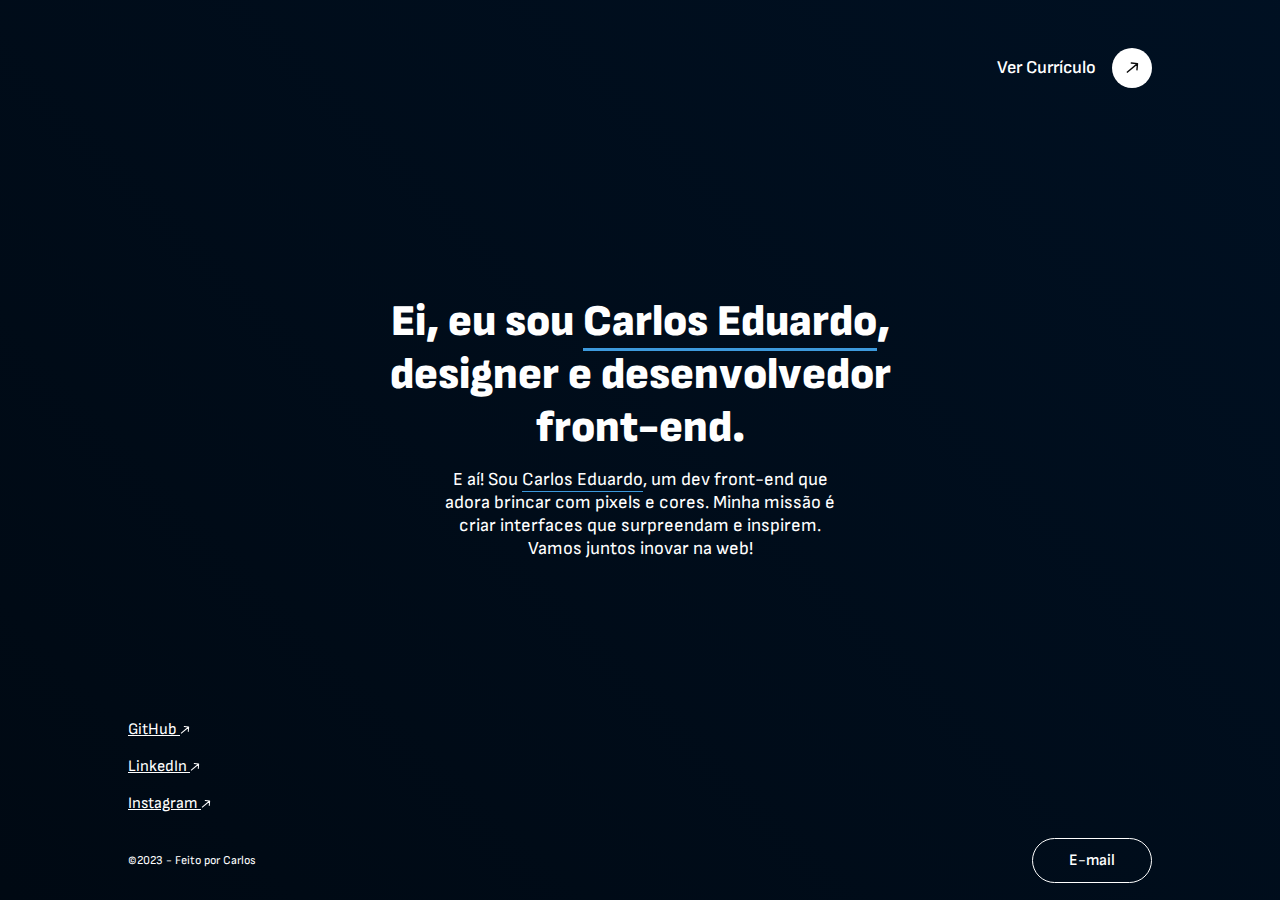
==== index.html @ 003bf458 "fix: Resolvendo responsividade" ====
<!DOCTYPE html>
<html lang="pt-BR">
  <head>
    <meta charset="UTF-8" />
    <meta name="viewport" content="width=device-width, initial-scale=1.0" />
    <title>Carlos Eduardo - Designer & Desenvolvedor Front-end</title>
    <link
      rel="shortcut icon"
      href="./Images/Logo/LogoJPG.jpg"
      type="image/x-icon"
    />

    <!-- Link: Style Font(Google Fonts) -->
    <style>
      @import url("https://fonts.googleapis.com/css2?family=Sofia+Sans:ital,wght@0,1;0,100;0,200;0,300;0,400;0,500;0,600;0,700;0,800;0,900;0,1000;1,1;1,100;1,200;1,300;1,400;1,500;1,600;1,700;1,800;1,900;1,1000&display=swap");
    </style>

    <!-- Link: Script .JS -->
    <script src="./Script/index.js" defer></script>

    <!-- Links: Styles .CSS -->
    <link rel="stylesheet" href="./Styles/backgroundAnimation.css" />
    <link rel="stylesheet" href="./Styles/globalStyle.css" />
    <link rel="stylesheet" href="./Styles/format.css" />
  </head>
  <body>
    <div class="background">
      <div class="navBar">
        <div></div>
        <div onclick="openCurriculum()">
          <p>Ver Currículo</p>
          <div>
            <svg
              xmlns="http://www.w3.org/2000/svg"
              width="13"
              height="13"
              viewBox="0 0 15 13"
              fill="none"
            >
              <path
                d="M14.0537 2.06972C14.0922 1.62958 13.7666 1.24155 13.3264 1.20304L6.15383 0.57552C5.71369 0.537013 5.32566 0.862605 5.28715 1.30275C5.24865 1.7429 5.57424 2.13092 6.01438 2.16943L12.39 2.72723L11.8322 9.10287C11.7937 9.54302 12.1193 9.93105 12.5595 9.96956C12.9996 10.0081 13.3876 9.68247 13.4261 9.24232L14.0537 2.06972ZM1.51423 12.8974L13.7709 2.61283L12.7425 1.38716L0.48577 11.6718L1.51423 12.8974Z"
                fill="#0A0A0A"
              />
            </svg>
          </div>
        </div>
      </div>
      <div class="presentationContainer">
        <h1>
          Ei, eu sou <b>Carlos Eduardo</b>, <br />
          designer e desenvolvedor <br />
          front-end.
        </h1>
        <p>
          E aí! Sou <b>Carlos Eduardo</b>, um dev front-end que <br />
          adora brincar com pixels e cores. Minha missão é <br />
          criar interfaces que surpreendam e inspirem. <br />
          Vamos juntos inovar na web!
        </p>
      </div>
      <div class="contact">
        <div>
          <a href="https://github.com/CarlosEduts"
            >GitHub
            <svg
              xmlns="http://www.w3.org/2000/svg"
              width="10"
              height="8"
              viewBox="0 0 10 8"
              fill="none"
            >
              <path
                d="M9.15854 1.04356C9.18261 0.768466 8.97911 0.52595 8.70402 0.501882L4.22115 0.109682C3.94605 0.0856146 3.70354 0.28911 3.67947 0.564201C3.6554 0.839293 3.8589 1.08181 4.13399 1.10588L8.11877 1.4545L7.77015 5.43928C7.74608 5.71437 7.94957 5.95689 8.22467 5.98095C8.49976 6.00502 8.74227 5.80153 8.76634 5.52643L9.15854 1.04356ZM1.32139 7.81088L8.98184 1.383L8.33905 0.616958L0.678606 7.04483L1.32139 7.81088Z"
                fill="white"
              />
            </svg>
          </a>
          <a href="https://www.linkedin.com/in/carlosedutis"
            >LinkedIn
            <svg
              xmlns="http://www.w3.org/2000/svg"
              width="10"
              height="8"
              viewBox="0 0 10 8"
              fill="none"
            >
              <path
                d="M9.15854 1.04356C9.18261 0.768466 8.97911 0.52595 8.70402 0.501882L4.22115 0.109682C3.94605 0.0856146 3.70354 0.28911 3.67947 0.564201C3.6554 0.839293 3.8589 1.08181 4.13399 1.10588L8.11877 1.4545L7.77015 5.43928C7.74608 5.71437 7.94957 5.95689 8.22467 5.98095C8.49976 6.00502 8.74227 5.80153 8.76634 5.52643L9.15854 1.04356ZM1.32139 7.81088L8.98184 1.383L8.33905 0.616958L0.678606 7.04483L1.32139 7.81088Z"
                fill="white"
              />
            </svg>
          </a>
          <a href="https://www.instagram.com/carloseduti"
            >Instagram
            <svg
              xmlns="http://www.w3.org/2000/svg"
              width="10"
              height="8"
              viewBox="0 0 10 8"
              fill="none"
            >
              <path
                d="M9.15854 1.04356C9.18261 0.768466 8.97911 0.52595 8.70402 0.501882L4.22115 0.109682C3.94605 0.0856146 3.70354 0.28911 3.67947 0.564201C3.6554 0.839293 3.8589 1.08181 4.13399 1.10588L8.11877 1.4545L7.77015 5.43928C7.74608 5.71437 7.94957 5.95689 8.22467 5.98095C8.49976 6.00502 8.74227 5.80153 8.76634 5.52643L9.15854 1.04356ZM1.32139 7.81088L8.98184 1.383L8.33905 0.616958L0.678606 7.04483L1.32139 7.81088Z"
                fill="white"
              />
            </svg>
          </a>
        </div>
      </div>
      <div class="footer">
        <p>©2023 - Feito por Carlos</p>
        <button onclick="openEmail()">E-mail</button>
      </div>
    </div>
  </body>
</html>
---- Styles/backgroundAnimation.css ----
.background {
  width: 100%;
  height: 100vh;
  background: linear-gradient(45deg, #000, #001d3d);
  background-size: 400% 400%;
  animation: gradientAnimation 10s ease infinite;
  backdrop-filter: blur(50px);
}

@keyframes gradientAnimation {
  0% {
    background-position: 0% 50%;
  }
  50% {
    background-position: 100% 50%;
  }
  100% {
    background-position: 0% 50%;
  }
}
---- Styles/globalStyle.css ----
/* Navigation Bar Styles "navBar" */

.navBar {
  width: 100%;
  height: 135px;
  padding: 0 10%;
}

.navBar,
.navBar > div:nth-child(2),
.footer {
  display: flex;
  align-items: center;
  justify-content: space-between;
}

.navBar > div:nth-child(1) {
  width: 80px;
  height: 80px;
  margin-left: -20px;
  background-image: url(../Images/Logo/LogoPNG.png);
  background-size: 100%;
}

.navBar > div:nth-child(2) > p {
  font-size: 1.125rem;
  font-weight: 600;
}

.navBar > div:nth-child(2) {
  width: 155px;
  cursor: pointer;
}

.navBar > div:nth-child(2) > div {
  width: 2.5rem;
  height: 2.5rem;
  border-radius: 45px;
  background-color: #fff;
}

.navBar > div:nth-child(2) > div,
.presentationContainer {
  display: flex;
  justify-content: center;
  align-items: center;
}

/* Presentation container styles ".presentationContainer" */

.presentationContainer {
  width: 100%;
  height: calc(100vh - 315px);
  flex-direction: column;
  text-align: center;
}

.presentationContainer > h1 {
  font-size: 2rem;
  font-weight: 900;
  margin-bottom: 14px;
}

.presentationContainer > h1 > b {
  border-bottom: solid #3d9add;
  font-weight: 900;
}

.presentationContainer > p {
  font-size: 1rem;
  font-weight: 400;
}

.presentationContainer > p > b {
  border-bottom: solid #3d9add;
  font-weight: 400;
  border-width: 0.1rem;
}

/* Contact Styles "contact" */

.contact {
  width: 100%;
  height: 100px;
  padding: 0 10%;
}

.contact > div {
  display: flex;
  justify-content: right;
  flex-direction: column;
}

.contact > div > a {
  margin-bottom: 18px;
  font-size: 1rem;
}

/* Footer Styles "footer" */

.footer {
  width: 100%;
  height: 80px;
  padding: 0 10%;
}

.footer > p {
  font-size: 0.75rem;
  font-weight: 400;
}

.footer > button {
  background: none;
  width: 120px;
  height: 45px;
  flex-shrink: 0;
  border-radius: 45px;
  border: 1px solid #fff;
  font-size: 1rem;
  font-weight: 600;
  transition: all 200ms;
  cursor: pointer;
}

.footer > button:hover {
  background-color: #fff;
  color: #000;
}
---- Styles/format.css ----
/* Formatting */

* {
  margin: 0;
  padding: 0;
  box-sizing: border-box;
  font-style: normal;
  font-family: "Sofia Sans", Arial, Helvetica, sans-serif;
  color: #fff;
}

html {
  font-size: 16px;
}

/* Responsiveness (Presentation container styles ".presentationContainer" )*/

/* Desktops/Extra Large screens  */
@media (1200px <= width) {
  .presentationContainer > h1 {
    font-size: 2.75rem;
  }
  .presentationContainer > p {
    font-size: 1.15rem;
  }
}

/* Large tablets/laptops */
@media (992px <= width <= 1199px) {
  .presentationContainer > h1 {
    font-size: 2.47rem;
  }
  .presentationContainer > p {
    font-size: 1.1rem;
  }
}

/* Small tablets */
@media (768px <= width <= 991px) {
  .presentationContainer > h1 {
    font-size: 2.22rem;
  }
  .presentationContainer > p {
    font-size: 1.05rem;
  }
}

/* Extra small devices */
@media (481px <= width <= 767px) {
  .presentationContainer > h1 {
    font-size: 2rem;
  }
  .presentationContainer > p {
    font-size: 1rem;
  }
}

/* Mobile */
@media (281px <= width <= 480px) {
  .presentationContainer > h1 {
    font-size: 1.8rem;
  }
  .presentationContainer > p {
    font-size: 0.95rem;
  }
}

/* Extra small Mobile */
@media (0px <= width <= 280px) {
  html {
    font-size: 14px;
  }
  .presentationContainer > h1 {
    font-size: 1.6rem;
  }
  .presentationContainer > p {
    font-size: 0.9rem;
  }
}
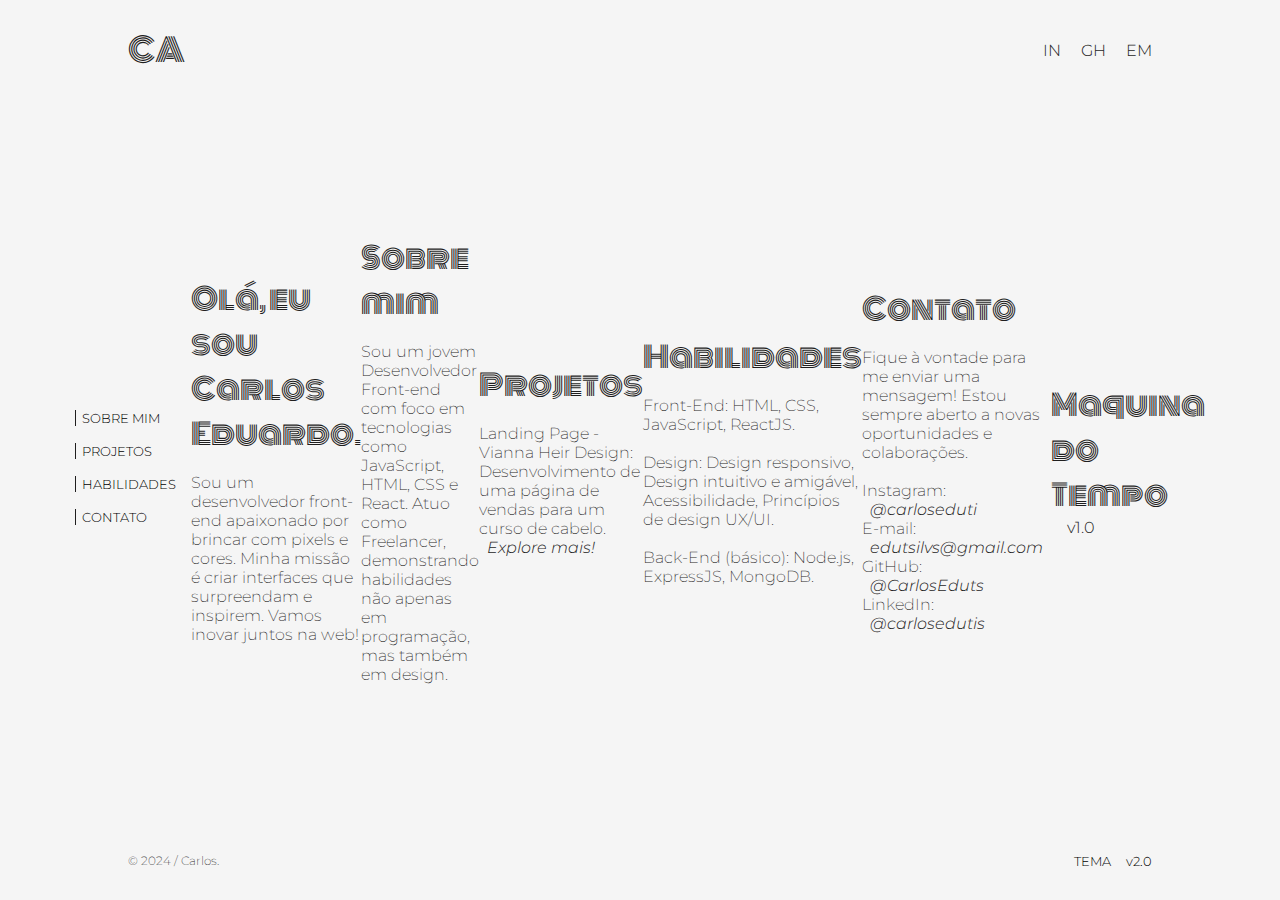
==== commit 4c32eba6: "feat: Adição de E-mail E-mail adicionado para contato" ====
--- a/index.html
+++ b/index.html
@@ -3,114 +3,145 @@
   <head>
     <meta charset="UTF-8" />
     <meta name="viewport" content="width=device-width, initial-scale=1.0" />
+    <meta
+      name="description"
+      content="Carlos, desenvolvedor Front-end. Explore meu currículo e encontre maneiras de nos conectarmos."
+    />
     <title>Carlos Eduardo - Designer & Desenvolvedor Front-end</title>
+    <link rel="shortcut icon" href="./Icon/image.png" type="image/x-icon" />
     <link
-      rel="shortcut icon"
-      href="./Images/Logo/LogoJPG.jpg"
-      type="image/x-icon"
+      href="https://fonts.googleapis.com/css2?family=Monoton&family=Montserrat:ital,wght@0,100..900;1,100..900&display=swap"
+      rel="stylesheet"
     />
-
-    <!-- Link: Style Font(Google Fonts) -->
-    <style>
-      @import url("https://fonts.googleapis.com/css2?family=Sofia+Sans:ital,wght@0,1;0,100;0,200;0,300;0,400;0,500;0,600;0,700;0,800;0,900;0,1000;1,1;1,100;1,200;1,300;1,400;1,500;1,600;1,700;1,800;1,900;1,1000&display=swap");
-    </style>
-
-    <!-- Link: Script .JS -->
-    <script src="./Script/index.js" defer></script>
-
-    <!-- Links: Styles .CSS -->
-    <link rel="stylesheet" href="./Styles/backgroundAnimation.css" />
-    <link rel="stylesheet" href="./Styles/globalStyle.css" />
-    <link rel="stylesheet" href="./Styles/format.css" />
+    <link rel="stylesheet" href="./Styles/index.css" />
+    <script src="./Scripts/index.js" defer></script>
   </head>
   <body>
-    <div class="background">
-      <div class="navBar">
-        <div></div>
-        <div onclick="openCurriculum()">
-          <p>Ver Currículo</p>
+    <div class="container">
+      <header class="navBar">
+        <div onclick="display('.home')"><h2>CA</h2></div>
+        <nav>
+          <a href="https://www.instagram.com/carloseduti" target="_blank">IN</a>
+          <a href="https://github.com/CarlosEduts" target="_blank">GH</a>
+          <a href="mailto:edutsilvs@gmail.com" target="_blank"
+            >EM</a
+          >
+        </nav>
+      </header>
+      <main class="presentationContainer">
+        <div class="desktopMenu">
+          <button onclick="display('.about')">SOBRE MIM</button>
+          <br />
+          <button onclick="display('.projects')">PROJETOS</button>
+          <br />
+          <button onclick="display('.skills')">HABILIDADES</button>
+          <br />
+          <button onclick="display('.contact')">CONTATO</button>
+        </div>
+        <div class="content home">
           <div>
-            <svg
-              xmlns="http://www.w3.org/2000/svg"
-              width="13"
-              height="13"
-              viewBox="0 0 15 13"
-              fill="none"
-            >
-              <path
-                d="M14.0537 2.06972C14.0922 1.62958 13.7666 1.24155 13.3264 1.20304L6.15383 0.57552C5.71369 0.537013 5.32566 0.862605 5.28715 1.30275C5.24865 1.7429 5.57424 2.13092 6.01438 2.16943L12.39 2.72723L11.8322 9.10287C11.7937 9.54302 12.1193 9.93105 12.5595 9.96956C12.9996 10.0081 13.3876 9.68247 13.4261 9.24232L14.0537 2.06972ZM1.51423 12.8974L13.7709 2.61283L12.7425 1.38716L0.48577 11.6718L1.51423 12.8974Z"
-                fill="#0A0A0A"
-              />
-            </svg>
+            <h1>
+              Olá, eu sou <br />
+              Carlos Eduardo.
+            </h1>
+            <p>
+              Sou um desenvolvedor front-end apaixonado por brincar com pixels e
+              cores. Minha missão é criar interfaces que surpreendam e inspirem.
+              Vamos inovar juntos na web!
+            </p>
+          </div>
+          <div class="mobileMenu">
+            <button onclick="display('.about')">SOBRE MIM</button>
+            <button onclick="display('.projects')">PROJETOS</button>
+            <br />
+            <button onclick="display('.skills')">HABILIDADES</button>
+            <button onclick="display('.contact')">CONTATO</button>
           </div>
         </div>
-      </div>
-      <div class="presentationContainer">
-        <h1>
-          Ei, eu sou <b>Carlos Eduardo</b>, <br />
-          designer e desenvolvedor <br />
-          front-end.
-        </h1>
-        <p>
-          E aí! Sou <b>Carlos Eduardo</b>, um dev front-end que <br />
-          adora brincar com pixels e cores. Minha missão é <br />
-          criar interfaces que surpreendam e inspirem. <br />
-          Vamos juntos inovar na web!
-        </p>
-      </div>
-      <div class="contact">
+        <div class="content about">
+          <div>
+            <h1>Sobre mim</h1>
+            <p>
+              Sou um jovem Desenvolvedor Front-end com foco em tecnologias como
+              JavaScript, HTML, CSS e React. Atuo como Freelancer, demonstrando
+              habilidades não apenas em programação, mas também em design.
+            </p>
+          </div>
+          <button class="mobileMenu" onclick="display('.home')">VOLTAR</button>
+        </div>
+        <div class="content projects">
+          <div>
+            <h1>Projetos</h1>
+            <p>
+              Landing Page - Vianna Heir Design: Desenvolvimento de uma página
+              de vendas para um curso de cabelo.
+              <a
+                href="https://github.com/CarlosEduts/Vianna-Hair-Designer-Curso"
+                target="_blank"
+                >Explore mais!</a
+              >
+            </p>
+          </div>
+          <button class="mobileMenu" onclick="display('.home')">VOLTAR</button>
+        </div>
+        <div class="content skills">
+          <div>
+            <h1>Habilidades</h1>
+            <p>
+              Front-End: HTML, CSS, JavaScript, ReactJS. <br />
+              <br />
+              Design: Design responsivo, Design intuitivo e amigável,
+              Acessibilidade, Princípios de design UX/UI. <br />
+              <br />
+              Back-End (básico): Node.js, ExpressJS, MongoDB.
+            </p>
+          </div>
+          <button class="mobileMenu" onclick="display('.home')">VOLTAR</button>
+        </div>
+        <div class="content contact">
+          <div>
+            <h1>Contato</h1>
+            <p>
+              Fique à vontade para me enviar uma mensagem! Estou sempre aberto a
+              novas oportunidades e colaborações.
+              <br />
+              <br />
+              Instagram:
+              <a href="https://www.instagram.com/carloseduti" target="_blank"
+                >@carloseduti
+              </a>
+              <br />
+              E-mail:
+              <a href="mailto:edutsilvs@gmail.com" target="_blank">edutsilvs@gmail.com</a>
+              <br />
+              GitHub:
+              <a href="https://github.com/CarlosEduts" target="_blank"
+                >@CarlosEduts</a
+              >
+              <br />
+              LinkedIn:
+              <a href="https://www.linkedin.com/in/carlosedutis" target="_blank"
+                >@carlosedutis</a
+              >
+            </p>
+          </div>
+          <button class="mobileMenu" onclick="display('.home')">VOLTAR</button>
+        </div>
+        <div class="content timeMachine">
+          <div>
+            <h1>Maquina do Tempo</h1>
+            <a href="./Versions/v1.0/index.html" target="_blank">v1.0</a>
+          </div>
+          <button class="mobileMenu" onclick="display('.home')">VOLTAR</button>
+        </div>
+      </main>
+      <footer class="footer">
+        <p>&copy 2024 / Carlos.</p>
         <div>
-          <a href="https://github.com/CarlosEduts"
-            >GitHub
-            <svg
-              xmlns="http://www.w3.org/2000/svg"
-              width="10"
-              height="8"
-              viewBox="0 0 10 8"
-              fill="none"
-            >
-              <path
-                d="M9.15854 1.04356C9.18261 0.768466 8.97911 0.52595 8.70402 0.501882L4.22115 0.109682C3.94605 0.0856146 3.70354 0.28911 3.67947 0.564201C3.6554 0.839293 3.8589 1.08181 4.13399 1.10588L8.11877 1.4545L7.77015 5.43928C7.74608 5.71437 7.94957 5.95689 8.22467 5.98095C8.49976 6.00502 8.74227 5.80153 8.76634 5.52643L9.15854 1.04356ZM1.32139 7.81088L8.98184 1.383L8.33905 0.616958L0.678606 7.04483L1.32139 7.81088Z"
-                fill="white"
-              />
-            </svg>
-          </a>
-          <a href="https://www.linkedin.com/in/carlosedutis"
-            >LinkedIn
-            <svg
-              xmlns="http://www.w3.org/2000/svg"
-              width="10"
-              height="8"
-              viewBox="0 0 10 8"
-              fill="none"
-            >
-              <path
-                d="M9.15854 1.04356C9.18261 0.768466 8.97911 0.52595 8.70402 0.501882L4.22115 0.109682C3.94605 0.0856146 3.70354 0.28911 3.67947 0.564201C3.6554 0.839293 3.8589 1.08181 4.13399 1.10588L8.11877 1.4545L7.77015 5.43928C7.74608 5.71437 7.94957 5.95689 8.22467 5.98095C8.49976 6.00502 8.74227 5.80153 8.76634 5.52643L9.15854 1.04356ZM1.32139 7.81088L8.98184 1.383L8.33905 0.616958L0.678606 7.04483L1.32139 7.81088Z"
-                fill="white"
-              />
-            </svg>
-          </a>
-          <a href="https://www.instagram.com/carloseduti"
-            >Instagram
-            <svg
-              xmlns="http://www.w3.org/2000/svg"
-              width="10"
-              height="8"
-              viewBox="0 0 10 8"
-              fill="none"
-            >
-              <path
-                d="M9.15854 1.04356C9.18261 0.768466 8.97911 0.52595 8.70402 0.501882L4.22115 0.109682C3.94605 0.0856146 3.70354 0.28911 3.67947 0.564201C3.6554 0.839293 3.8589 1.08181 4.13399 1.10588L8.11877 1.4545L7.77015 5.43928C7.74608 5.71437 7.94957 5.95689 8.22467 5.98095C8.49976 6.00502 8.74227 5.80153 8.76634 5.52643L9.15854 1.04356ZM1.32139 7.81088L8.98184 1.383L8.33905 0.616958L0.678606 7.04483L1.32139 7.81088Z"
-                fill="white"
-              />
-            </svg>
-          </a>
+          <button onclick="themeButton()">TEMA</button>
+          <button onclick="display('.timeMachine')">v2.0</button>
         </div>
-      </div>
-      <div class="footer">
-        <p>©2023 - Feito por Carlos</p>
-        <button onclick="openEmail()">E-mail</button>
-      </div>
+      </footer>
     </div>
   </body>
 </html>
--- a/Styles/index.css
+++ b/Styles/index.css
@@ -0,0 +1,212 @@
+/* Formatting */
+
+:root {
+  --primary-color: #f5f5f5;
+  --secondary-color: #1f1e1e;
+}
+
+* {
+  margin: 0;
+  padding: 0;
+  box-sizing: border-box;
+  font-style: normal;
+  font-family: "Montserrat", sans-serif;
+}
+
+html {
+  font-size: 16px;
+}
+
+body {
+  background-color: var(--primary-color);
+  color: var(--secondary-color);
+}
+
+/* Global Styles */
+
+h2,
+h1 {
+  font-family: "Monoton", sans-serif;
+  font-weight: 400;
+}
+
+h2 {
+  font-size: 2rem;
+}
+
+h1 {
+  font-size: 1.8rem;
+}
+
+a {
+  font-size: 1rem;
+  font-weight: 300;
+  text-decoration: none;
+  color: var(--secondary-color);
+  padding-left: 1rem;
+}
+
+/* Container Styles ".container" */
+
+.container {
+  width: 100%;
+}
+
+/* Navigation Bar Styles ".navBar" */
+
+.navBar,
+.footer {
+  display: flex;
+  align-items: center;
+  justify-content: space-between;
+}
+
+.navBar {
+  width: 100%;
+  height: 100px;
+  padding: 0 10%;
+  animation: appearAnim 1s 1 ease-in;
+}
+
+/* Presentation container styles ".presentationContainer" */
+.page404,
+.presentationContainer {
+  display: flex;
+  justify-content: center;
+  padding: 0 10%;
+  width: 100%;
+  height: calc(100dvh - 180px);
+  flex-direction: column;
+  animation: appearAnim 2s 1 ease-in;
+}
+
+.content {
+  max-width: 345px;
+  animation: appearAnim 0.5s 1 ease-in;
+}
+
+p {
+  padding-top: 1rem;
+  font-size: 1rem;
+  font-weight: 200;
+}
+
+.presentationContainer > .home > div:nth-child(2) {
+  padding-top: 1.6rem;
+}
+.desktopMenu button,
+.content button {
+  margin: 1rem 1rem 0rem 0rem;
+  width: 100px;
+  border: none;
+  font-weight: 300;
+  background: none;
+  border-left: 0.5px solid var(--secondary-color);
+  padding-left: 0.4rem;
+  text-align: left;
+  cursor: pointer;
+}
+
+.projects a,
+.contact a {
+  padding: 0.5rem;
+  font-style: italic;
+}
+
+/* Footer Styles "footer" */
+
+.footer {
+  width: 100%;
+  height: 80px;
+  padding: 0 10%;
+  animation: appearAnim 1s 1 ease-in;
+}
+
+.footer > p {
+  padding: 0;
+  font-size: 0.75rem;
+}
+
+.footer button {
+  border: none;
+  background: none;
+  margin-left: 0.7rem;
+  cursor: pointer;
+  font-weight: 300;
+}
+
+/* Page404 Styles ".page404" */
+.page404 {
+  height: 100dvh;
+}
+
+/* Theme: Dark */
+
+.darkTheme {
+  background-color: var(--secondary-color);
+  color: var(--primary-color);
+  animation: appearAnim 0.2s 1 ease-in;
+}
+
+.darkTheme button {
+  color: var(--primary-color);
+  border-color: var(--primary-color);
+}
+
+.darkTheme a {
+  color: var(--primary-color);
+}
+
+/* Responsiveness (Presentation container styles ".presentationContainer" )*/
+
+.desktopMenu {
+  display: none;
+}
+
+/* Desktops/Extra Large screens  */
+@media (940px <= width) {
+  .presentationContainer {
+    align-items: center;
+    flex-direction: row;
+  }
+
+  .desktopMenu {
+    display: block;
+  }
+
+  .desktopMenu,
+  .content {
+    width: 50%;
+  }
+
+  .mobileMenu {
+    display: none;
+  }
+}
+
+/* Animation */
+
+.desktopMenu button:hover {
+  margin-left: 5px;
+  animation: marginAnim 0.3s 1 ease-in;
+}
+
+@keyframes marginAnim {
+  0% {
+    margin-left: 0px;
+  }
+
+  100% {
+    margin-left: 5px;
+  }
+}
+
+@keyframes appearAnim {
+  0% {
+    opacity: 0;
+  }
+
+  100% {
+    opacity: 1;
+  }
+}
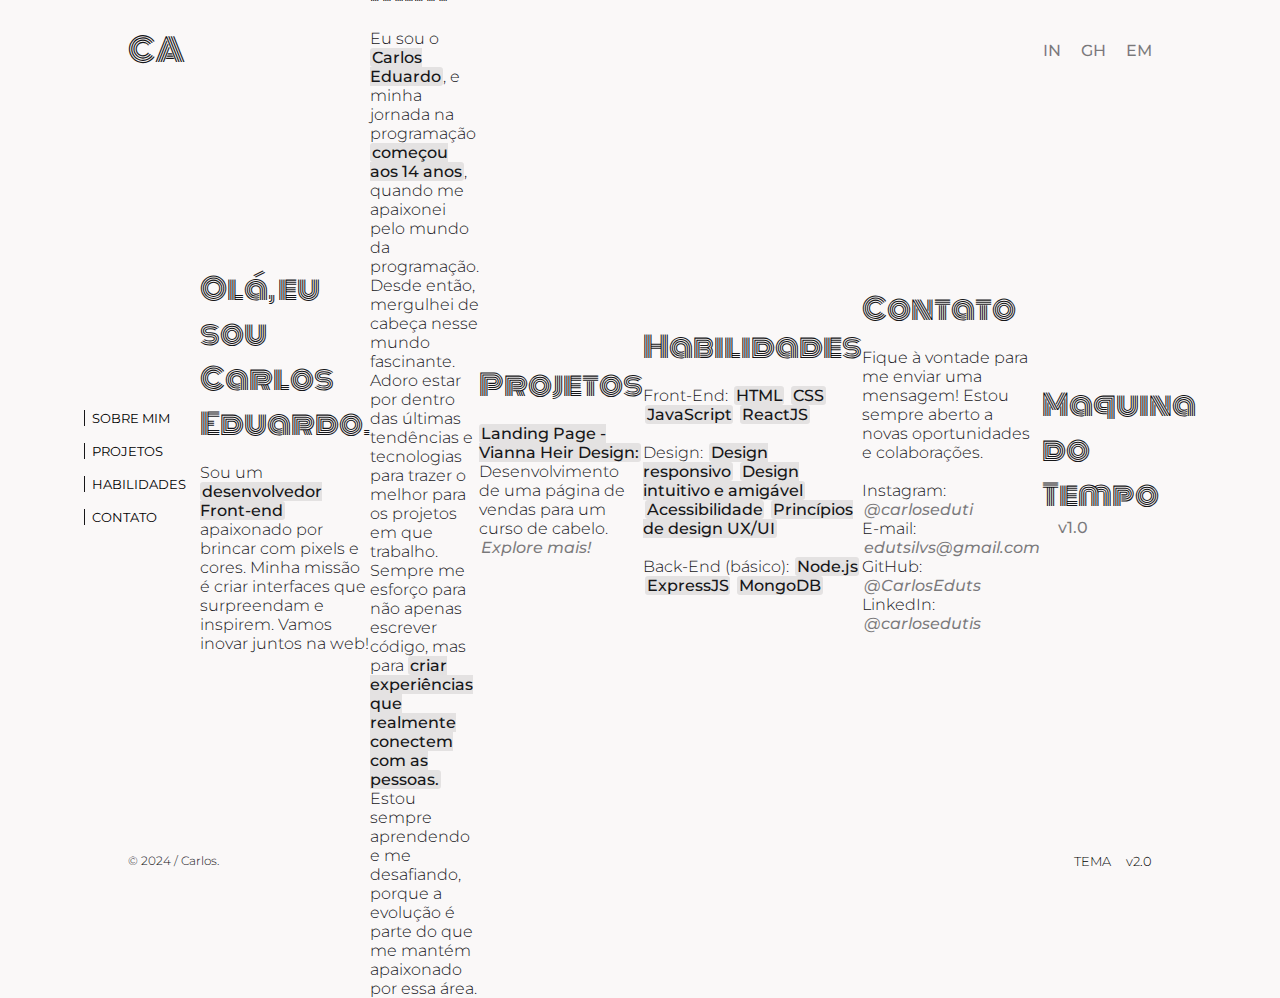
==== commit 7108bbd5: "feat: Adiciona detalhes em textos destacados e reformula seção sobre mim" ====
--- a/index.html
+++ b/index.html
@@ -18,14 +18,12 @@
   </head>
   <body>
     <div class="container">
-      <header class="navBar">
+      <header class="navBar noSelect">
         <div onclick="display('.home')"><h2>CA</h2></div>
         <nav>
           <a href="https://www.instagram.com/carloseduti" target="_blank">IN</a>
           <a href="https://github.com/CarlosEduts" target="_blank">GH</a>
-          <a href="mailto:edutsilvs@gmail.com" target="_blank"
-            >EM</a
-          >
+          <a href="mailto:edutsilvs@gmail.com" target="_blank">EM</a>
         </nav>
       </header>
       <main class="presentationContainer">
@@ -45,9 +43,9 @@
               Carlos Eduardo.
             </h1>
             <p>
-              Sou um desenvolvedor front-end apaixonado por brincar com pixels e
-              cores. Minha missão é criar interfaces que surpreendam e inspirem.
-              Vamos inovar juntos na web!
+              Sou um <strong>desenvolvedor Front-end</strong> apaixonado por
+              brincar com pixels e cores. Minha missão é criar interfaces que
+              surpreendam e inspirem. Vamos inovar juntos na web!
             </p>
           </div>
           <div class="mobileMenu">
@@ -62,9 +60,19 @@
           <div>
             <h1>Sobre mim</h1>
             <p>
-              Sou um jovem Desenvolvedor Front-end com foco em tecnologias como
-              JavaScript, HTML, CSS e React. Atuo como Freelancer, demonstrando
-              habilidades não apenas em programação, mas também em design.
+              Eu sou o <strong>Carlos Eduardo</strong>, e minha jornada na
+              programação <strong>começou aos 14 anos</strong>, quando me
+              apaixonei pelo mundo da programação. Desde então, mergulhei de
+              cabeça nesse mundo fascinante. Adoro estar por dentro das últimas
+              tendências e tecnologias para trazer o melhor para os projetos em
+              que trabalho. Sempre me esforço para não apenas escrever código,
+              mas para
+              <strong
+                >criar experiências que realmente conectem com as
+                pessoas.</strong
+              >
+              Estou sempre aprendendo e me desafiando, porque a evolução é parte
+              do que me mantém apaixonado por essa área.
             </p>
           </div>
           <button class="mobileMenu" onclick="display('.home')">VOLTAR</button>
@@ -73,8 +81,8 @@
           <div>
             <h1>Projetos</h1>
             <p>
-              Landing Page - Vianna Heir Design: Desenvolvimento de uma página
-              de vendas para um curso de cabelo.
+              <strong>Landing Page - Vianna Heir Design:</strong>
+              Desenvolvimento de uma página de vendas para um curso de cabelo.
               <a
                 href="https://github.com/CarlosEduts/Vianna-Hair-Designer-Curso"
                 target="_blank"
@@ -88,12 +96,24 @@
           <div>
             <h1>Habilidades</h1>
             <p>
-              Front-End: HTML, CSS, JavaScript, ReactJS. <br />
+              Front-End:
+              <strong>HTML</strong>
+              <strong>CSS</strong>
+              <strong>JavaScript</strong>
+              <strong>ReactJS</strong>
               <br />
-              Design: Design responsivo, Design intuitivo e amigável,
-              Acessibilidade, Princípios de design UX/UI. <br />
               <br />
-              Back-End (básico): Node.js, ExpressJS, MongoDB.
+              Design:
+              <strong>Design responsivo</strong>
+              <strong>Design intuitivo e amigável</strong>
+              <strong>Acessibilidade</strong>
+              <strong>Princípios de design UX/UI</strong>
+              <br />
+              <br />
+              Back-End (básico):
+              <strong>Node.js</strong>
+              <strong>ExpressJS</strong>
+              <strong>MongoDB</strong>
             </p>
           </div>
           <button class="mobileMenu" onclick="display('.home')">VOLTAR</button>
@@ -112,7 +132,9 @@
               </a>
               <br />
               E-mail:
-              <a href="mailto:edutsilvs@gmail.com" target="_blank">edutsilvs@gmail.com</a>
+              <a href="mailto:edutsilvs@gmail.com" target="_blank"
+                >edutsilvs@gmail.com</a
+              >
               <br />
               GitHub:
               <a href="https://github.com/CarlosEduts" target="_blank"
@@ -135,7 +157,7 @@
           <button class="mobileMenu" onclick="display('.home')">VOLTAR</button>
         </div>
       </main>
-      <footer class="footer">
+      <footer class="footer noSelect">
         <p>&copy 2024 / Carlos.</p>
         <div>
           <button onclick="themeButton()">TEMA</button>
--- a/Styles/index.css
+++ b/Styles/index.css
@@ -1,8 +1,7 @@
 /* Formatting */
-
 :root {
-  --primary-color: #f5f5f5;
-  --secondary-color: #1f1e1e;
+  --primary-color: #faf8f8;
+  --secondary-color: #161618;
 }
 
 * {
@@ -23,37 +22,54 @@
 }
 
 /* Global Styles */
-
-h2,
-h1 {
+h1,
+h2 {
   font-family: "Monoton", sans-serif;
   font-weight: 400;
 }
 
+h1 {
+  font-size: 1.8rem;
+}
+
 h2 {
   font-size: 2rem;
 }
 
-h1 {
-  font-size: 1.8rem;
+p {
+  padding-top: 1rem;
+  font-size: 1rem;
+  font-weight: 300;
+}
+
+strong {
+  font-weight: 500;
+  background-color: #16161818;
+  padding: 0 0.1rem;
+  border-radius: 0.2rem;
 }
 
 a {
   font-size: 1rem;
-  font-weight: 300;
+  font-weight: 500;
   text-decoration: none;
-  color: var(--secondary-color);
+  color: #16161890;
   padding-left: 1rem;
 }
 
 /* Container Styles ".container" */
-
 .container {
   width: 100%;
 }
 
+.noSelect {
+  -webkit-user-select: none; /* Safari */
+  -moz-user-select: none; /* Firefox */
+  -ms-user-select: none; /* IE 10+/Edge */
+  user-select: none;
+}
+
 /* Navigation Bar Styles ".navBar" */
-
 .navBar,
 .footer {
   display: flex;
@@ -69,7 +85,6 @@
 }
 
 /* Presentation container styles ".presentationContainer" */
-.page404,
 .presentationContainer {
   display: flex;
   justify-content: center;
@@ -85,36 +100,34 @@
   animation: appearAnim 0.5s 1 ease-in;
 }
 
-p {
-  padding-top: 1rem;
-  font-size: 1rem;
-  font-weight: 200;
-}
-
 .presentationContainer > .home > div:nth-child(2) {
   padding-top: 1.6rem;
 }
+
 .desktopMenu button,
 .content button {
   margin: 1rem 1rem 0rem 0rem;
   width: 100px;
   border: none;
-  font-weight: 300;
+  font-weight: 400;
   background: none;
-  border-left: 0.5px solid var(--secondary-color);
+  border-left: 0.8px solid var(--secondary-color);
   padding-left: 0.4rem;
   text-align: left;
   cursor: pointer;
 }
 
+.skills > div > p > strong {
+  margin: 0.1rem;
+}
+
 .projects a,
 .contact a {
-  padding: 0.5rem;
+  padding: 0.1rem;
   font-style: italic;
 }
 
 /* Footer Styles "footer" */
-
 .footer {
   width: 100%;
   height: 80px;
@@ -135,13 +148,12 @@
   font-weight: 300;
 }
 
-/* Page404 Styles ".page404" */
-.page404 {
-  height: 100dvh;
+/* Responsiveness (Presentation container styles ".presentationContainer" )*/
+.desktopMenu {
+  display: none;
 }
 
 /* Theme: Dark */
-
 .darkTheme {
   background-color: var(--secondary-color);
   color: var(--primary-color);
@@ -157,10 +169,8 @@
   color: var(--primary-color);
 }
 
-/* Responsiveness (Presentation container styles ".presentationContainer" )*/
-
-.desktopMenu {
-  display: none;
+.darkTheme strong {
+  background-color: #faf8f818;
 }
 
 /* Desktops/Extra Large screens  */
@@ -185,7 +195,6 @@
 }
 
 /* Animation */
-
 .desktopMenu button:hover {
   margin-left: 5px;
   animation: marginAnim 0.3s 1 ease-in;
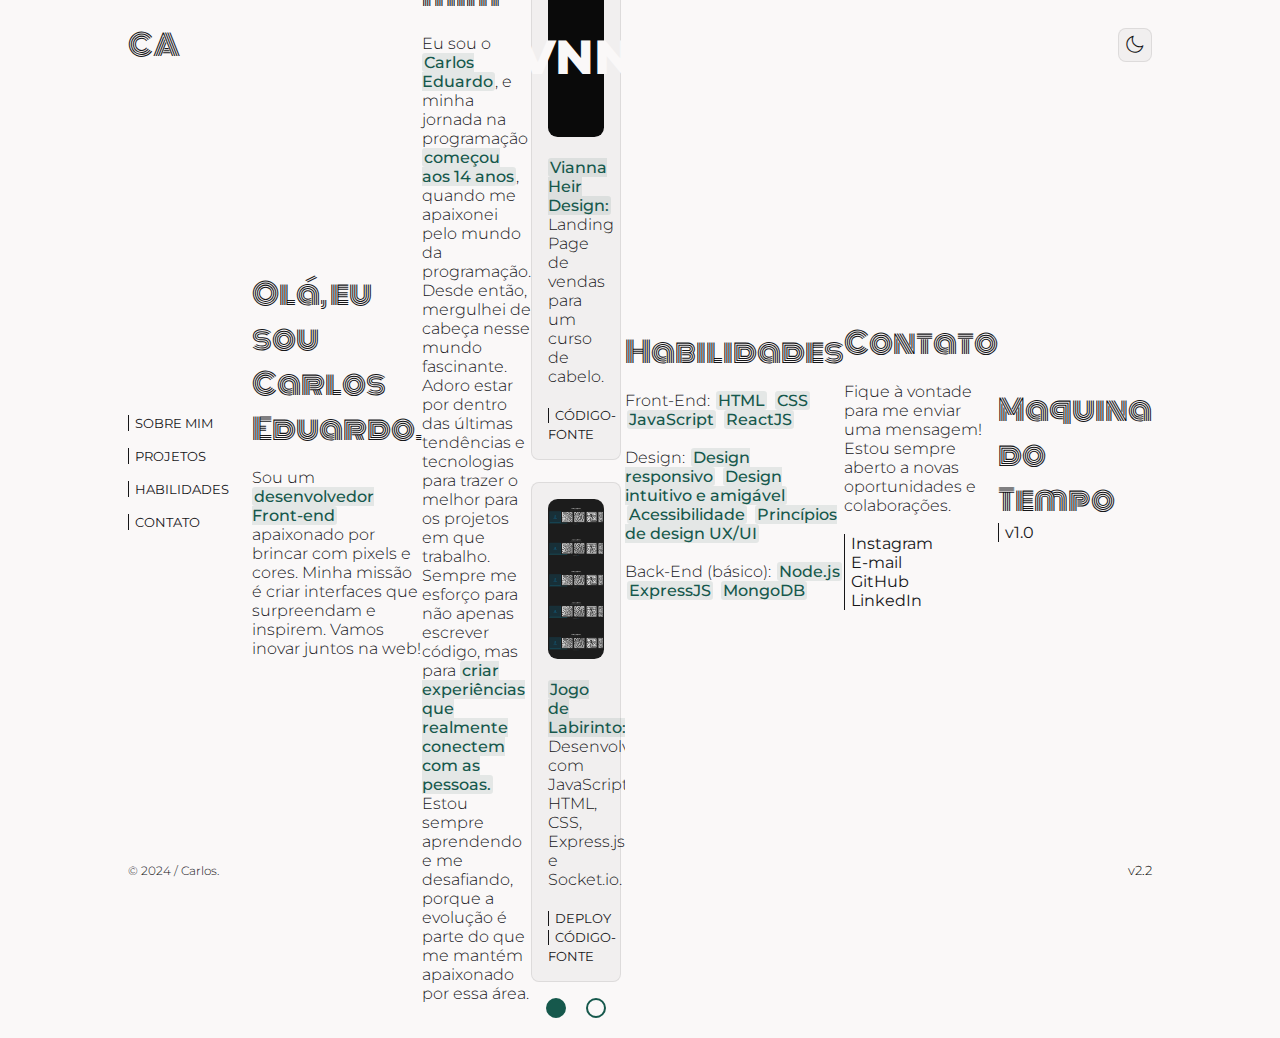
==== commit 96b74851: "fix: Alteração do projeto jogo de Labirinto" ====
--- a/index.html
+++ b/index.html
@@ -8,23 +8,22 @@
       content="Carlos, desenvolvedor Front-end. Explore meu currículo e encontre maneiras de nos conectarmos."
     />
     <title>Carlos Eduardo - Designer & Desenvolvedor Front-end</title>
-    <link rel="shortcut icon" href="./Icon/image.png" type="image/x-icon" />
     <link
-      href="https://fonts.googleapis.com/css2?family=Monoton&family=Montserrat:ital,wght@0,100..900;1,100..900&display=swap"
+      rel="shortcut icon"
+      href="./Images/Icon/image.png"
+      type="image/x-icon"
+    />
+    <link
       rel="stylesheet"
+      href="https://fonts.googleapis.com/css2?family=Material+Symbols+Outlined:opsz,wght,FILL,GRAD@20..48,100..700,0..1,-50..200"
     />
     <link rel="stylesheet" href="./Styles/index.css" />
-    <script src="./Scripts/index.js" defer></script>
   </head>
   <body>
     <div class="container">
       <header class="navBar noSelect">
         <div onclick="display('.home')"><h2>CA</h2></div>
-        <nav>
-          <a href="https://www.instagram.com/carloseduti" target="_blank">IN</a>
-          <a href="https://github.com/CarlosEduts" target="_blank">GH</a>
-          <a href="mailto:edutsilvs@gmail.com" target="_blank">EM</a>
-        </nav>
+        <span class="material-symbols-outlined themeButton"> dark_mode </span>
       </header>
       <main class="presentationContainer">
         <div class="desktopMenu">
@@ -80,15 +79,54 @@
         <div class="content projects">
           <div>
             <h1>Projetos</h1>
-            <p>
-              <strong>Landing Page - Vianna Heir Design:</strong>
-              Desenvolvimento de uma página de vendas para um curso de cabelo.
-              <a
-                href="https://github.com/CarlosEduts/Vianna-Hair-Designer-Curso"
-                target="_blank"
-                >Explore mais!</a
-              >
-            </p>
+            <div class="card project01 projectContent">
+              <div class="project-img01">VNN</div>
+              <p>
+                <strong>Vianna Heir Design:</strong>
+                Landing Page de vendas para um curso de cabelo.
+                <br />
+                <br />
+                <a
+                  href="https://github.com/CarlosEduts/Vianna-Hair-Designer-Curso"
+                  target="_blank"
+                  >CÓDIGO-FONTE</a
+                >
+              </p>
+            </div>
+            <div class="card project02 projectContent">
+              <div class="project-img02"></div>
+              <p>
+                <strong>Jogo de Labirinto:</strong>
+                Desenvolvido com JavaScript, HTML, CSS, Express.js e Socket.io.
+                <br />
+                <br />
+                <a
+                  href="https://carloseduts.github.io/Labirinto-Jogo/"
+                  target="_blank"
+                  >DEPLOY</a
+                >
+                <a
+                  href="https://github.com/CarlosEduts/Labirinto-Jogo"
+                  target="_blank"
+                  >CÓDIGO-FONTE</a
+                >
+              </p>
+            </div>
+            <div class="projectsButton noSelect">
+              <form action="">
+                <input
+                  type="radio"
+                  name="project"
+                  checked
+                  onclick="displayProjects('.project01')"
+                />
+                <input
+                  type="radio"
+                  name="project"
+                  onclick="displayProjects('.project02')"
+                />
+              </form>
+            </div>
           </div>
           <button class="mobileMenu" onclick="display('.home')">VOLTAR</button>
         </div>
@@ -124,28 +162,19 @@
             <p>
               Fique à vontade para me enviar uma mensagem! Estou sempre aberto a
               novas oportunidades e colaborações.
-              <br />
-              <br />
-              Instagram:
-              <a href="https://www.instagram.com/carloseduti" target="_blank"
-                >@carloseduti
-              </a>
-              <br />
-              E-mail:
-              <a href="mailto:edutsilvs@gmail.com" target="_blank"
-                >edutsilvs@gmail.com</a
-              >
-              <br />
-              GitHub:
-              <a href="https://github.com/CarlosEduts" target="_blank"
-                >@CarlosEduts</a
-              >
-              <br />
-              LinkedIn:
-              <a href="https://www.linkedin.com/in/carlosedutis" target="_blank"
-                >@carlosedutis</a
-              >
             </p>
+            <br />
+            <a href="https://www.instagram.com/carloseduti" target="_blank"
+              >Instagram</a
+            >
+            <br />
+            <a href="mailto:edutsilvs@gmail.com" target="_blank">E-mail</a>
+            <br />
+            <a href="https://github.com/CarlosEduts" target="_blank">GitHub</a>
+            <br />
+            <a href="https://www.linkedin.com/in/carlosedutis" target="_blank"
+              >LinkedIn</a
+            >
           </div>
           <button class="mobileMenu" onclick="display('.home')">VOLTAR</button>
         </div>
@@ -159,11 +188,9 @@
       </main>
       <footer class="footer noSelect">
         <p>&copy 2024 / Carlos.</p>
-        <div>
-          <button onclick="themeButton()">TEMA</button>
-          <button onclick="display('.timeMachine')">v2.0</button>
-        </div>
+        <button onclick="display('.timeMachine')">v2.2</button>
       </footer>
     </div>
+    <script src="./Scripts/index.js"></script>
   </body>
 </html>
--- a/Styles/index.css
+++ b/Styles/index.css
@@ -1,7 +1,13 @@
 /* Formatting */
+@import url("https://fonts.googleapis.com/css2?family=Monoton&family=Montserrat:ital,wght@0,100..900;1,100..900&display=swap");
+
 :root {
-  --primary-color: #faf8f8;
-  --secondary-color: #161618;
+  --light: #faf8f8;
+  --dark: #161618;
+  --light-green: #028169;
+  --dark-green: #16584c;
+  --off-white: #f1efef;
+  --dark-gray: #1b1b1c;
 }
 
 * {
@@ -17,8 +23,8 @@
 }
 
 body {
-  background-color: var(--primary-color);
-  color: var(--secondary-color);
+  background-color: var(--light);
+  color: var(--dark);
 }
 
 /* Global Styles */
@@ -26,14 +32,7 @@
 h2 {
   font-family: "Monoton", sans-serif;
   font-weight: 400;
-}
-
-h1 {
   font-size: 1.8rem;
-}
-
-h2 {
-  font-size: 2rem;
 }
 
 p {
@@ -44,22 +43,28 @@
 
 strong {
   font-weight: 500;
-  background-color: #16161818;
-  padding: 0 0.1rem;
+  color: var(--dark-green);
+  background-color: #124d4218;
+  padding: 0 0.15rem;
   border-radius: 0.2rem;
 }
 
 a {
-  font-size: 1rem;
-  font-weight: 500;
   text-decoration: none;
-  color: #16161890;
-  padding-left: 1rem;
-}
-
-/* Container Styles ".container" */
-.container {
-  width: 100%;
+}
+
+.material-symbols-outlined {
+  font-size: 1.6rem;
+  padding: 0.2rem;
+  border-radius: 0.5rem;
+  cursor: pointer;
+  font-variation-settings: "FILL" 0, "wght" 200, "GRAD" 0, "opsz" 24;
+}
+
+.material-symbols-outlined,
+.card {
+  background-color: var(--off-white);
+  border: 1px solid #00000015;
 }
 
 .noSelect {
@@ -69,7 +74,31 @@
   user-select: none;
 }
 
+/* Input Styles */
+input[type="radio"] {
+  cursor: pointer;
+  margin: 1rem 0.5rem;
+  width: 20px;
+  height: 20px;
+  appearance: none;
+  -webkit-appearance: none;
+  -moz-appearance: none;
+  border: 2px solid var(--dark-green);
+  border-radius: 50%;
+  outline: none;
+}
+
+input[type="radio"]:checked {
+  background-color: var(--dark-green);
+}
+
+/* Container Styles ".container" */
+.container {
+  width: 100%;
+}
+
 /* Navigation Bar Styles ".navBar" */
+.projectsButton,
 .navBar,
 .footer {
   display: flex;
@@ -79,7 +108,7 @@
 
 .navBar {
   width: 100%;
-  height: 100px;
+  height: 90px;
   padding: 0 10%;
   animation: appearAnim 1s 1 ease-in;
 }
@@ -90,13 +119,13 @@
   justify-content: center;
   padding: 0 10%;
   width: 100%;
-  height: calc(100dvh - 180px);
+  height: calc(100dvh - 150px);
   flex-direction: column;
   animation: appearAnim 2s 1 ease-in;
 }
 
 .content {
-  max-width: 345px;
+  max-width: 400px;
   animation: appearAnim 0.5s 1 ease-in;
 }
 
@@ -104,33 +133,75 @@
   padding-top: 1.6rem;
 }
 
+.projects {
+  overflow-y: auto;
+  padding-right: 4px;
+}
+
+.projectsButton {
+  width: 100%;
+  max-width: 360px;
+  justify-content: center;
+}
+
+.card {
+  width: 100%;
+  max-width: 360px;
+  margin-top: 1.4rem;
+  padding: 1rem;
+  border-radius: 0.5rem;
+}
+
+.card > div {
+  width: 100%;
+  height: 10rem;
+  border-radius: 0.6rem;
+  margin-bottom: 0.3rem;
+  display: flex;
+  align-items: center;
+  justify-content: center;
+}
+
+.project-img01 {
+  background-color: #0a0a0a;
+  color: var(--light);
+  font-size: 3rem;
+  font-weight: 800;
+}
+
+.project-img02 {
+  background-image: url(../Images/Projects/Labirinto-Jogo.png);
+  background-size: 100%;
+  background-position: center;
+}
+
+a,
 .desktopMenu button,
 .content button {
   margin: 1rem 1rem 0rem 0rem;
-  width: 100px;
+  width: 108px;
   border: none;
   font-weight: 400;
   background: none;
-  border-left: 0.8px solid var(--secondary-color);
+  border-left: 0.8px solid var(--dark);
   padding-left: 0.4rem;
   text-align: left;
   cursor: pointer;
+  color: var(--dark);
+}
+
+.projects a {
+  font-size: 0.8rem;
 }
 
 .skills > div > p > strong {
   margin: 0.1rem;
 }
 
-.projects a,
-.contact a {
-  padding: 0.1rem;
-  font-style: italic;
-}
-
 /* Footer Styles "footer" */
 .footer {
   width: 100%;
-  height: 80px;
+  height: 60px;
   padding: 0 10%;
   animation: appearAnim 1s 1 ease-in;
 }
@@ -148,33 +219,45 @@
   font-weight: 300;
 }
 
+/* Theme: Dark */
+.darkTheme {
+  background-color: var(--dark);
+  color: var(--light);
+  animation: appearAnim 0.2s 1 ease-in;
+}
+
+.darkTheme a,
+.darkTheme button {
+  color: var(--light);
+  border-color: var(--light);
+}
+
+.darkTheme strong {
+  color: var(--light-green);
+  background-color: #02735e22;
+}
+
+.darkTheme .card,
+.darkTheme .material-symbols-outlined {
+  background-color: var(--dark-gray);
+  border: 1px solid #99999915;
+}
+
+.darkTheme input[type="radio"] {
+  border-color: var(--light-green);
+}
+
+.darkTheme input[type="radio"]:checked {
+  background-color: var(--light-green);
+}
+
 /* Responsiveness (Presentation container styles ".presentationContainer" )*/
 .desktopMenu {
   display: none;
 }
 
-/* Theme: Dark */
-.darkTheme {
-  background-color: var(--secondary-color);
-  color: var(--primary-color);
-  animation: appearAnim 0.2s 1 ease-in;
-}
-
-.darkTheme button {
-  color: var(--primary-color);
-  border-color: var(--primary-color);
-}
-
-.darkTheme a {
-  color: var(--primary-color);
-}
-
-.darkTheme strong {
-  background-color: #faf8f818;
-}
-
 /* Desktops/Extra Large screens  */
-@media (940px <= width) {
+@media (width >= 940px) {
   .presentationContainer {
     align-items: center;
     flex-direction: row;
@@ -182,11 +265,11 @@
 
   .desktopMenu {
     display: block;
-  }
-
-  .desktopMenu,
+    width: 25%;
+  }
+
   .content {
-    width: 50%;
+    width: 75%;
   }
 
   .mobileMenu {
